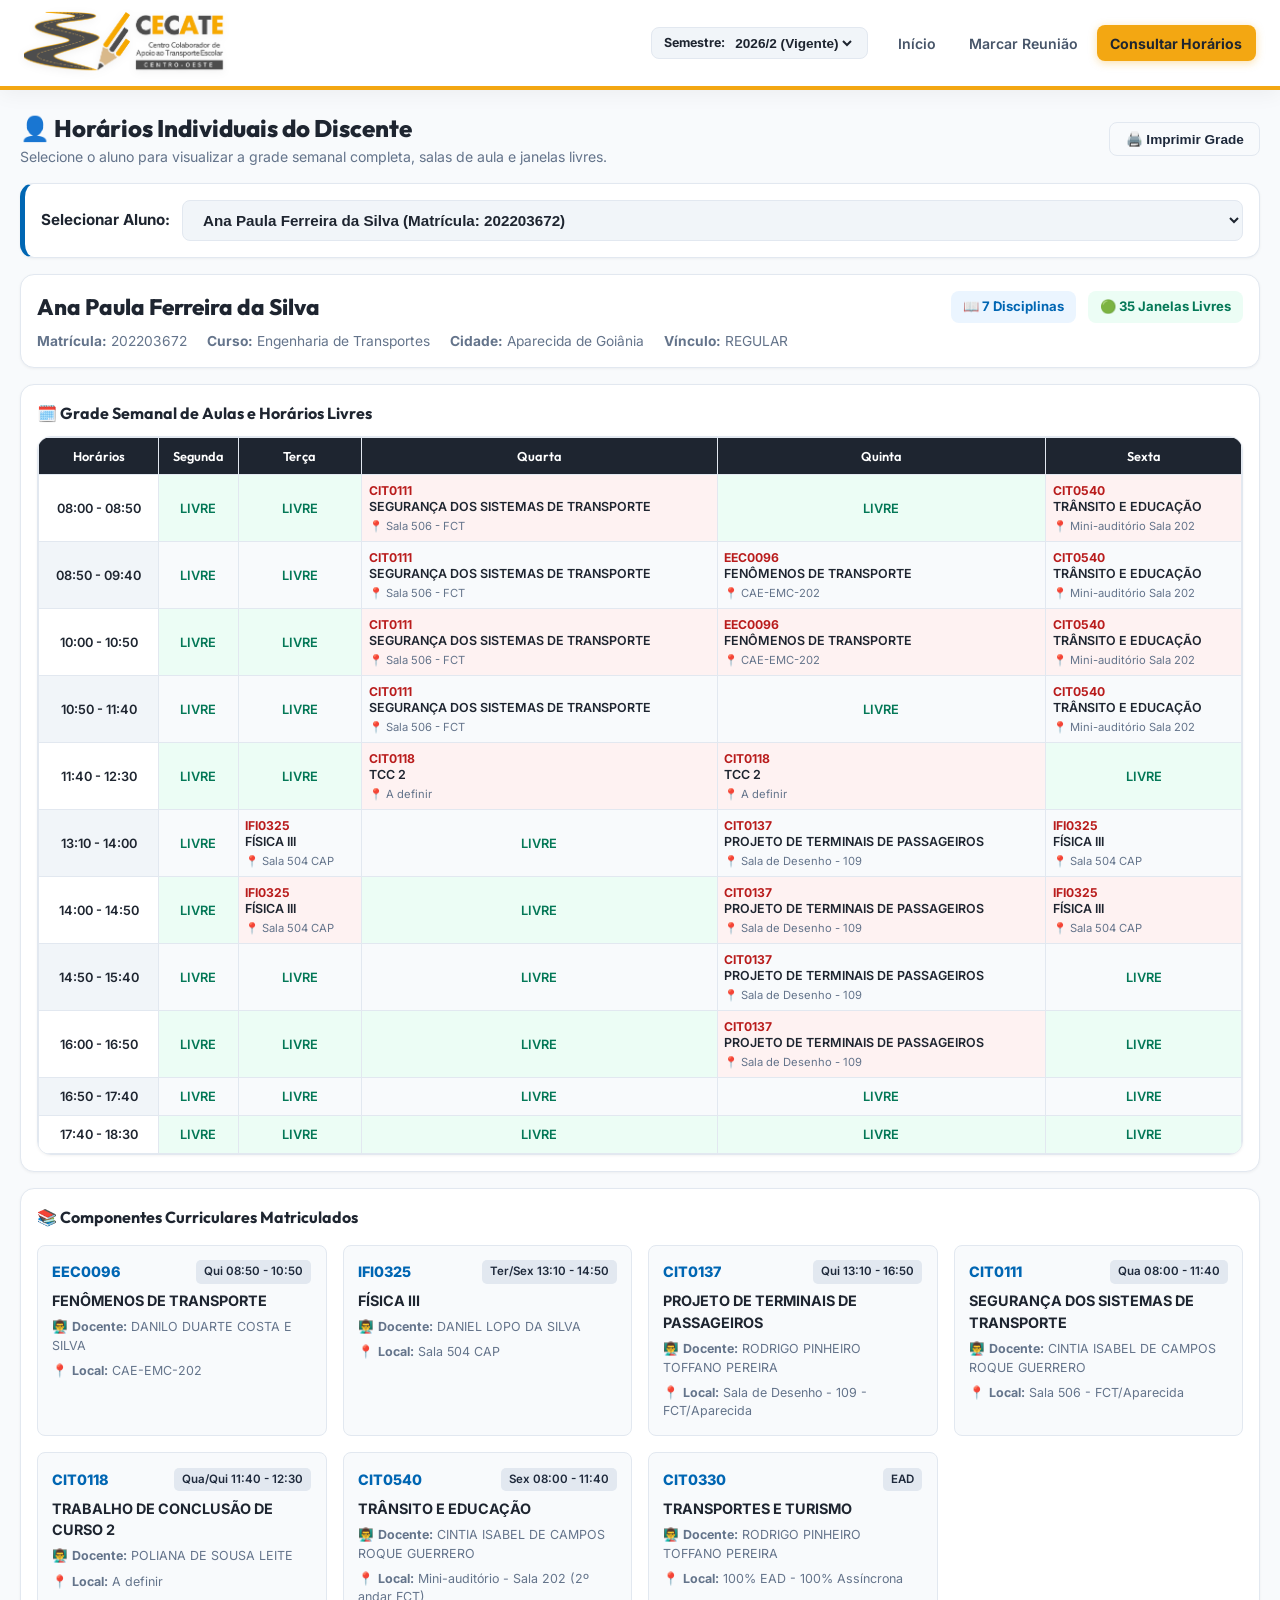
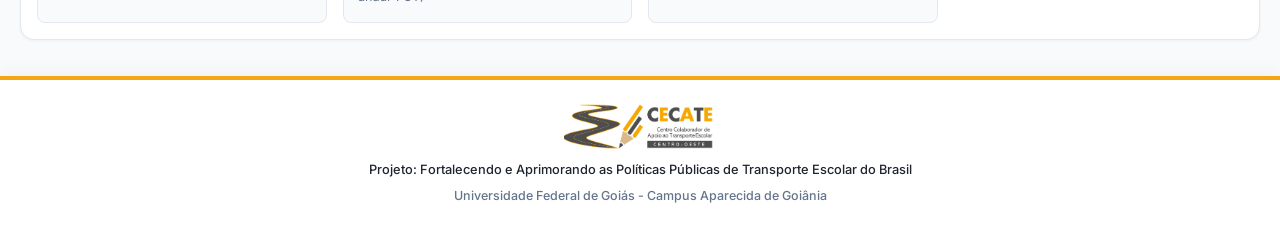
==== horarios.html @ 4d6555a5 "feat: Site Alunos Transporte Escolar" ====
<!DOCTYPE html>
<html lang="pt-BR">
<head>
  <meta charset="UTF-8">
  <meta name="viewport" content="width=device-width, initial-scale=1.0">
  <title>Consultar Horários - CECATE/UFG</title>
  <link rel="stylesheet" href="styles.css">
  <script src="data.js" defer></script>
  <style>
    @media print {
      .top-nav, .panel-card button, .no-print {
        display: none !important;
      }
      .main-wrapper {
        margin: 0;
        padding: 0;
      }
    }
  </style>
</head>
<body>

  <!-- Top Navigation Bar (White Ribbon Navbar) -->
  <header class="top-nav">
    <div class="nav-container">
      <a href="index.html" class="brand-section">
        <img src="assets/LOGO CECATE.png" alt="CECATE Centro-Oeste UFG" class="brand-logo">
      </a>

      <div class="nav-controls">
        <div class="semester-selector-wrapper">
          <label for="semesterSelect">Semestre:</label>
          <select id="semesterSelect" class="semester-select" onchange="changeSemester(this.value)">
            <!-- Dynamically populated from data.js -->
          </select>
        </div>

        <nav class="nav-menu">
          <a href="index.html" class="nav-link">Início</a>
          <a href="reuniao.html" class="nav-link">Marcar Reunião</a>
          <a href="horarios.html" class="nav-link active">Consultar Horários</a>
        </nav>
      </div>
    </div>
  </header>

  <!-- Main Content -->
  <main class="main-wrapper">
    <div class="page-header" style="display: flex; justify-content: space-between; align-items: center; flex-wrap: wrap; gap: 1rem;">
      <div>
        <h1 class="page-title">👤 Horários Individuais do Discente</h1>
        <p class="page-subtitle">Selecione o aluno para visualizar a grade semanal completa, salas de aula e janelas livres.</p>
      </div>

      <div class="no-print" style="display: flex; gap: 0.75rem;">
        <button class="btn btn-outline" onclick="window.print()">
          🖨️ Imprimir Grade
        </button>
      </div>
    </div>

    <!-- Student Selector Dropdown -->
    <div class="panel-card no-print" style="background: white; border-left: 5px solid var(--ufg-blue);">
      <div style="display: flex; align-items: center; gap: 0.75rem; flex-wrap: wrap;">
        <label for="studentSelect" style="font-weight: 700; color: var(--dark-navy); font-size: 0.95rem;">
          Selecionar Aluno:
        </label>
        <select id="studentSelect" class="semester-select" style="background: #F1F5F9; color: var(--dark-navy); border: 1px solid var(--border-color); padding: 0.6rem 1rem; font-size: 0.95rem; border-radius: var(--radius-md); flex: 1; width: 100%;" onchange="onStudentChange(this.value)">
          <!-- Dynamic options -->
        </select>
      </div>
    </div>

    <!-- Student Metadata Card -->
    <div class="panel-card" id="studentProfileCard">
      <!-- Profile details dynamically populated -->
    </div>

    <!-- Weekly Schedule Grid -->
    <div class="panel-card">
      <h2 class="panel-title">🗓️ Grade Semanal de Aulas e Horários Livres</h2>
      <div class="schedule-table-wrapper">
        <table class="schedule-table" id="studentScheduleTable">
          <thead>
            <tr>
              <th style="width: 120px;">Horários</th>
              <th>Segunda</th>
              <th>Terça</th>
              <th>Quarta</th>
              <th>Quinta</th>
              <th>Sexta</th>
            </tr>
          </thead>
          <tbody id="studentScheduleBody">
            <!-- Dynamic rows -->
          </tbody>
        </table>
      </div>
    </div>

    <!-- Enrolled Courses List -->
    <div class="panel-card">
      <h2 class="panel-title">📚 Componentes Curriculares Matriculados</h2>
      <div id="coursesListContainer" style="display: grid; grid-template-columns: repeat(auto-fill, minmax(280px, 1fr)); gap: 1rem; margin-top: 1rem;">
        <!-- Dynamic course cards -->
      </div>
    </div>
  </main>

  <!-- Footer (White Ribbon) -->
  <footer class="app-footer">
    <div class="footer-content">
      <div class="footer-logos">
        <img src="assets/LOGO CECATE.png" alt="CECATE Logo" style="height: 48px; object-fit: contain;">
      </div>
      <p>Projeto: Fortalecendo e Aprimorando as Políticas Públicas de Transporte Escolar do Brasil</p>
      <p style="font-size: 0.78rem; color: var(--text-muted);">Universidade Federal de Goiás - Campus Aparecida de Goiânia</p>
    </div>
  </footer>

  <script>
    let currentStudent = null;

    document.addEventListener("DOMContentLoaded", () => {
      populateSemesterSelectors();
      loadStudentsDropdown();
    });

    function changeSemester(semKey) {
      Database.activeSemester = semKey;
      loadStudentsDropdown();
    }

    function loadStudentsDropdown() {
      const select = document.getElementById("studentSelect");
      select.innerHTML = "";
      const students = Database.getStudents();

      students.forEach(s => {
        const opt = document.createElement("option");
        opt.value = s.id;
        opt.textContent = `${s.name} (Matrícula: ${s.matricula})`;
        select.appendChild(opt);
      });

      if (students.length > 0) {
        onStudentChange(students[0].id);
      }
    }

    function onStudentChange(studentId) {
      currentStudent = Database.getStudentById(studentId);
      if (!currentStudent) return;

      renderStudentProfile();
      renderScheduleGrid();
      renderCoursesList();
    }

    function renderStudentProfile() {
      const card = document.getElementById("studentProfileCard");

      const days = Database.days;
      const slots = Database.timeSlots;
      let totalSlots = days.length * slots.length;
      let busySlots = 0;

      days.forEach(d => {
        slots.forEach(s => {
          if (!Database.isSlotFree(currentStudent, d, s)) busySlots++;
        });
      });

      let freeSlots = totalSlots - busySlots;

      card.innerHTML = `
        <div style="display: flex; justify-content: space-between; align-items: flex-start; flex-wrap: wrap; gap: 1rem;">
          <div>
            <h2 style="font-family: 'Outfit', sans-serif; font-size: 1.4rem; font-weight: 800; color: var(--dark-navy);">${currentStudent.name}</h2>
            <div style="display: flex; gap: 1.25rem; flex-wrap: wrap; font-size: 0.86rem; color: var(--text-muted); margin-top: 0.4rem;">
              <span><strong>Matrícula:</strong> ${currentStudent.matricula}</span>
              <span><strong>Curso:</strong> ${currentStudent.curso}</span>
              <span><strong>Cidade:</strong> ${currentStudent.cidade || 'Aparecida de Goiânia'}</span>
              <span><strong>Vínculo:</strong> ${currentStudent.vinculo || 'REGULAR'}</span>
            </div>
          </div>

          <div style="display: flex; gap: 0.75rem; flex-wrap: wrap;">
            <div style="background: var(--ufg-blue-light); color: var(--ufg-blue); padding: 0.4rem 0.75rem; border-radius: var(--radius-md); font-weight: 700; font-size: 0.82rem;">
              📖 ${currentStudent.courses ? currentStudent.courses.length : 0} Disciplinas
            </div>
            <div style="background: var(--status-free-bg); color: var(--status-free-text); padding: 0.4rem 0.75rem; border-radius: var(--radius-md); font-weight: 700; font-size: 0.82rem;">
              🟢 ${freeSlots} Janelas Livres
            </div>
          </div>
        </div>
      `;
    }

    function renderScheduleGrid() {
      const tbody = document.getElementById("studentScheduleBody");
      tbody.innerHTML = "";

      const days = Database.days;
      const slots = Database.timeSlots;

      slots.forEach(slot => {
        let rowHtml = `<tr><td style="font-weight: 600; color: var(--dark-navy); font-size: 0.8rem;">${slot}</td>`;

        days.forEach(day => {
          const courseInfo = currentStudent.scheduleGrid && currentStudent.scheduleGrid[day] ? currentStudent.scheduleGrid[day][slot] : null;

          if (courseInfo) {
            rowHtml += `
              <td class="slot-busy" style="text-align: left; padding: 0.4rem;">
                <div style="font-weight: 700; color: #B91C1C;">${courseInfo.code}</div>
                <div style="font-weight: 600; color: var(--dark-navy); line-height: 1.2; font-size: 0.78rem;">${courseInfo.name}</div>
                <div style="font-size: 0.7rem; color: var(--text-muted); margin-top: 0.2rem;">📍 ${courseInfo.local}</div>
              </td>
            `;
          } else {
            rowHtml += `
              <td class="slot-free" style="vertical-align: middle;">
                <span style="font-size: 0.8rem;">LIVRE</span>
              </td>
            `;
          }
        });

        rowHtml += `</tr>`;
        tbody.innerHTML += rowHtml;
      });
    }

    function renderCoursesList() {
      const container = document.getElementById("coursesListContainer");
      container.innerHTML = "";

      if (!currentStudent.courses || currentStudent.courses.length === 0) {
        container.innerHTML = `<p style="color: var(--text-muted);">Nenhuma disciplina cadastrada.</p>`;
        return;
      }

      currentStudent.courses.forEach(c => {
        const card = document.createElement("div");
        card.style.background = "#F8FAFC";
        card.style.border = "1px solid var(--border-color)";
        card.style.borderRadius = "var(--radius-md)";
        card.style.padding = "0.9rem";
        card.style.display = "flex";
        card.style.flexDirection = "column";
        card.style.gap = "0.4rem";

        card.innerHTML = `
          <div style="display: flex; justify-content: space-between; align-items: center;">
            <span style="font-weight: 800; color: var(--ufg-blue); font-size: 0.9rem;">${c.code}</span>
            <span style="font-size: 0.72rem; background: #E2E8F0; padding: 0.2rem 0.5rem; border-radius: var(--radius-sm); font-weight: 600;">${c.schedule}</span>
          </div>
          <div style="font-weight: 700; color: var(--dark-navy); font-size: 0.9rem;">${c.name}</div>
          <div style="font-size: 0.78rem; color: var(--text-muted);">👨‍🏫 <strong>Docente:</strong> ${c.teacher || 'Não informado'}</div>
          <div style="font-size: 0.78rem; color: var(--text-muted);">📍 <strong>Local:</strong> ${c.local || 'A definir'}</div>
        `;
        container.appendChild(card);
      });
    }
  </script>

</body>
</html>
---- styles.css ----
@import url('https://fonts.googleapis.com/css2?family=Inter:wght@300;400;500;600;700;800&family=Outfit:wght@500;600;700;800&display=swap');

:root {
  /* CECATE & UFG Color Palette */
  --cecate-yellow: #F3A712;
  --cecate-yellow-hover: #D9910B;
  --cecate-yellow-light: #FFF8E7;
  --ufg-blue: #0066B3;
  --ufg-blue-dark: #004B87;
  --ufg-blue-light: #EBF5FF;
  
  --dark-navy: #1E2530;
  --dark-slate: #2B303A;
  --text-main: #1E293B;
  --text-muted: #64748B;
  --text-light: #94A3B8;
  
  --bg-main: #F8FAFC;
  --bg-card: #FFFFFF;
  --border-color: #E2E8F0;
  
  /* Status Colors */
  --status-free-bg: #ECFDF5;
  --status-free-text: #047857;
  --status-free-border: #A7F3D0;
  
  --status-busy-bg: #FEF2F2;
  --status-busy-text: #B91C1C;
  --status-busy-border: #FECACA;
  
  --shadow-sm: 0 1px 3px rgba(0,0,0,0.05);
  --shadow-md: 0 4px 12px rgba(0,0,0,0.08);
  --shadow-lg: 0 10px 25px rgba(0,0,0,0.12);
  
  --radius-sm: 5px;
  --radius-md: 8px;
  --radius-lg: 14px;
  --radius-full: 9999px;
  
  --transition-fast: 0.2s ease;
  --transition-normal: 0.3s ease;
}

* {
  box-sizing: border-box;
  margin: 0;
  padding: 0;
  -webkit-tap-highlight-color: transparent;
}

body {
  font-family: 'Inter', system-ui, -apple-system, sans-serif;
  background-color: var(--bg-main);
  color: var(--text-main);
  line-height: 1.5;
  min-height: 100vh;
  display: flex;
  flex-direction: column;
}

/* Header & White Ribbon Navbar */
.top-nav {
  background-color: #FFFFFF;
  color: var(--dark-navy);
  padding: 0.7rem 1.5rem;
  box-shadow: 0 4px 20px rgba(0, 0, 0, 0.05);
  position: sticky;
  top: 0;
  z-index: 100;
  border-bottom: 4px solid var(--cecate-yellow);
}

.nav-container {
  max-width: 1280px;
  margin: 0 auto;
  display: flex;
  align-items: center;
  justify-content: space-between;
  flex-wrap: wrap;
  gap: 1rem;
}

.brand-section {
  display: flex;
  align-items: center;
  gap: 1rem;
  text-decoration: none;
  color: var(--dark-navy);
}

.brand-logo {
  height: 64px;
  max-width: 360px;
  object-fit: contain;
  filter: drop-shadow(0 2px 4px rgba(0, 0, 0, 0.06));
  transition: var(--transition-fast);
}

.brand-logo:hover {
  transform: scale(1.02);
}

.nav-controls {
  display: flex;
  align-items: center;
  gap: 1rem;
  flex-wrap: wrap;
}

.semester-selector-wrapper {
  display: flex;
  align-items: center;
  gap: 0.4rem;
  background: #F1F5F9;
  padding: 0.35rem 0.75rem;
  border-radius: var(--radius-md);
  border: 1px solid var(--border-color);
}

.semester-selector-wrapper label {
  font-size: 0.78rem;
  color: var(--dark-navy);
  font-weight: 700;
}

.semester-select {
  background: transparent;
  color: var(--dark-navy);
  border: none;
  font-size: 0.85rem;
  font-weight: 700;
  cursor: pointer;
  outline: none;
}

.semester-select option {
  background: #FFFFFF;
  color: var(--dark-navy);
}

.nav-menu {
  display: flex;
  align-items: center;
  gap: 0.35rem;
}

.nav-link {
  color: #475569;
  text-decoration: none;
  padding: 0.45rem 0.85rem;
  border-radius: var(--radius-md);
  font-size: 0.88rem;
  font-weight: 600;
  transition: var(--transition-fast);
  display: flex;
  align-items: center;
  gap: 0.4rem;
  white-space: nowrap;
}

.nav-link:hover {
  color: var(--dark-navy);
  background: #F1F5F9;
}

.nav-link.active {
  color: var(--dark-navy);
  background: var(--cecate-yellow);
  font-weight: 700;
  box-shadow: 0 2px 8px rgba(243, 167, 18, 0.35);
}

/* Main Content Container */
.main-wrapper {
  max-width: 1280px;
  width: 100%;
  margin: 1.25rem auto;
  padding: 0 1.25rem;
  flex: 1;
}

/* Module Choice Cards */
.cards-grid {
  display: grid;
  grid-template-columns: repeat(auto-fit, minmax(280px, 1fr));
  gap: 1.25rem;
  margin-bottom: 1.75rem;
}

.module-card {
  background: var(--bg-card);
  border-radius: var(--radius-lg);
  border: 1px solid var(--border-color);
  padding: 1.5rem;
  box-shadow: var(--shadow-sm);
  transition: var(--transition-normal);
  display: flex;
  flex-direction: column;
  justify-content: space-between;
  text-decoration: none;
  color: inherit;
  position: relative;
  overflow: hidden;
}

.module-card:hover {
  transform: translateY(-3px);
  box-shadow: var(--shadow-lg);
  border-color: var(--cecate-yellow);
}

.card-icon {
  width: 46px;
  height: 46px;
  border-radius: var(--radius-md);
  display: flex;
  align-items: center;
  justify-content: center;
  font-size: 1.4rem;
  margin-bottom: 0.85rem;
}

.card-icon.yellow {
  background: var(--cecate-yellow-light);
  color: var(--cecate-yellow);
}

.card-icon.blue {
  background: var(--ufg-blue-light);
  color: var(--ufg-blue);
}

.module-card h2 {
  font-family: 'Outfit', sans-serif;
  font-size: 1.25rem;
  font-weight: 700;
  color: var(--dark-navy);
  margin-bottom: 0.4rem;
}

.module-card p {
  color: var(--text-muted);
  font-size: 0.88rem;
  margin-bottom: 1rem;
  flex: 1;
}

.card-action {
  display: inline-flex;
  align-items: center;
  gap: 0.4rem;
  font-weight: 600;
  font-size: 0.88rem;
  color: var(--ufg-blue);
  transition: var(--transition-fast);
}

.module-card:hover .card-action {
  color: var(--cecate-yellow-hover);
  transform: translateX(3px);
}

/* Filters & Horizontal Control Panel */
.page-header {
  margin-bottom: 1rem;
}

.page-title {
  font-family: 'Outfit', sans-serif;
  font-size: 1.5rem;
  font-weight: 800;
  color: var(--dark-navy);
}

.page-subtitle {
  color: var(--text-muted);
  font-size: 0.88rem;
}

.horizontal-controls-grid {
  display: grid;
  grid-template-columns: 1fr 1fr;
  gap: 1rem;
  margin-bottom: 1rem;
  align-items: stretch;
}

.panel-card {
  background: var(--bg-card);
  border-radius: var(--radius-lg);
  border: 1px solid var(--border-color);
  padding: 1rem;
  box-shadow: var(--shadow-sm);
  margin-bottom: 1rem;
}

.panel-title {
  font-family: 'Outfit', sans-serif;
  font-size: 1rem;
  font-weight: 700;
  color: var(--dark-navy);
  margin-bottom: 0.65rem;
  display: flex;
  align-items: center;
  justify-content: space-between;
}

/* Student Checkboxes Scrollable Vertical List (Preenchendo 100% da altura) */
.student-checkbox-grid {
  display: flex;
  flex-direction: column;
  gap: 0.25rem;
  flex: 1;
  max-height: 165px;
  overflow-y: auto;
  padding-right: 0.3rem;
}

.student-checkbox-grid::-webkit-scrollbar {
  width: 5px;
}

.student-checkbox-grid::-webkit-scrollbar-track {
  background: #F1F5F9;
  border-radius: var(--radius-sm);
}

.student-checkbox-grid::-webkit-scrollbar-thumb {
  background: #CBD5E1;
  border-radius: var(--radius-sm);
}

.student-checkbox-grid::-webkit-scrollbar-thumb:hover {
  background: var(--cecate-yellow);
}

.checkbox-item {
  display: flex;
  align-items: center;
  gap: 0.5rem;
  padding: 0.35rem 0.65rem;
  border-radius: var(--radius-md);
  border: 1px solid var(--border-color);
  cursor: pointer;
  transition: var(--transition-fast);
  background: #F8FAFC;
  width: 100%;
  touch-action: manipulation;
}

.checkbox-item:hover {
  background: var(--cecate-yellow-light);
  border-color: var(--cecate-yellow);
}

.checkbox-item input[type="checkbox"] {
  width: 16px;
  height: 16px;
  accent-color: var(--cecate-yellow);
  cursor: pointer;
}

.checkbox-name {
  font-size: 0.85rem;
  font-weight: 600;
  color: var(--dark-navy);
  line-height: 1.15;
}

/* Radio Button Filters */
.filter-group {
  margin-bottom: 0.5rem;
}

.filter-group:last-child {
  margin-bottom: 0;
}

.filter-group-title {
  font-size: 0.82rem;
  font-weight: 700;
  color: var(--dark-navy);
  margin-bottom: 0.3rem;
  display: block;
}

.radio-options-row {
  display: flex;
  flex-direction: row;
  flex-wrap: wrap;
  gap: 0.35rem;
}

.radio-options-row .radio-item {
  flex: 1 1 auto;
  white-space: nowrap;
}

.radio-item {
  display: flex;
  align-items: center;
  gap: 0.45rem;
  padding: 0.35rem 0.6rem;
  border-radius: var(--radius-md);
  border: 1px solid var(--border-color);
  background: #F8FAFC;
  cursor: pointer;
  transition: var(--transition-fast);
  font-size: 0.82rem;
  font-weight: 500;
  color: var(--dark-navy);
  touch-action: manipulation;
}

.radio-item:hover {
  background: var(--cecate-yellow-light);
  border-color: var(--cecate-yellow);
}

.radio-item input[type="radio"] {
  width: 16px;
  height: 16px;
  accent-color: var(--cecate-yellow);
  cursor: pointer;
}

.btn {
  padding: 0.5rem 0.95rem;
  border-radius: var(--radius-md);
  font-weight: 600;
  font-size: 0.85rem;
  cursor: pointer;
  border: none;
  transition: var(--transition-fast);
  display: inline-flex;
  align-items: center;
  justify-content: center;
  gap: 0.4rem;
  text-decoration: none;
  touch-action: manipulation;
}

.btn-primary {
  background: var(--cecate-yellow);
  color: var(--dark-navy);
  box-shadow: 0 2px 6px rgba(243, 167, 18, 0.3);
}

.btn-primary:hover {
  background: var(--cecate-yellow-hover);
}

.btn-secondary {
  background: var(--ufg-blue-light);
  color: var(--ufg-blue);
}

.btn-secondary:hover {
  background: #DBEAFE;
}

.btn-outline {
  background: transparent;
  border: 1px solid var(--border-color);
  color: var(--text-main);
}

.btn-outline:hover {
  background: #F1F5F9;
}

.btn-sm {
  padding: 0.25rem 0.55rem;
  font-size: 0.76rem;
}

/* Schedule Matrix & Grid Mobile Friendly Table */
.schedule-table-wrapper {
  overflow-x: auto;
  -webkit-overflow-scrolling: touch;
  border-radius: var(--radius-lg);
  border: 1px solid var(--border-color);
  background: var(--bg-card);
  box-shadow: var(--shadow-sm);
}

.schedule-table {
  width: 100%;
  border-collapse: collapse;
  text-align: center;
  font-size: 0.8rem;
  min-width: 600px;
}

.schedule-table th, 
.schedule-table td {
  padding: 0.55rem 0.45rem;
  border: 1px solid var(--border-color);
}

.schedule-table th {
  background: var(--dark-navy);
  color: white;
  font-weight: 600;
  font-family: 'Outfit', sans-serif;
  position: sticky;
  top: 0;
}

.schedule-table th:first-child,
.schedule-table td:first-child {
  position: sticky;
  left: 0;
  background: #FFFFFF;
  z-index: 2;
  box-shadow: 2px 0 4px rgba(0,0,0,0.05);
}

.schedule-table th:first-child {
  background: var(--dark-navy);
  z-index: 3;
}

.schedule-table tr:nth-child(even) td {
  background-color: #F8FAFC;
}

.schedule-table tr:nth-child(even) td:first-child {
  background-color: #F1F5F9;
}

/* Slot status styling */
.slot-cell {
  border-radius: var(--radius-sm);
  padding: 0.35rem;
  transition: var(--transition-fast);
}

.slot-free {
  background: var(--status-free-bg);
  color: var(--status-free-text);
  border: 1px solid var(--status-free-border);
  font-weight: 600;
}

.slot-busy {
  background: var(--status-busy-bg);
  color: var(--status-busy-text);
  border: 1px solid var(--status-busy-border);
  font-size: 0.76rem;
}

.slot-overlap-full {
  background: #D1FAE5;
  color: #065F46;
  border: 2px solid #10B981;
  font-weight: 700;
}

.slot-overlap-partial {
  background: #FEF3C7;
  color: #92400E;
  border: 1px solid #F59E0B;
}

.slot-overlap-none {
  background: #F1F5F9;
  color: #94A3B8;
}

/* Meeting Suggestions List */
.suggestions-grid {
  display: grid;
  grid-template-columns: repeat(auto-fill, minmax(250px, 1fr));
  gap: 0.85rem;
  margin-top: 0.75rem;
}

.suggestion-card {
  background: var(--bg-card);
  border: 1.5px solid var(--status-free-border);
  border-left: 4px solid #10B981;
  border-radius: var(--radius-md);
  padding: 0.75rem;
  display: flex;
  flex-direction: column;
  justify-content: space-between;
  gap: 0.4rem;
}

.suggestion-time {
  font-family: 'Outfit', sans-serif;
  font-weight: 700;
  font-size: 1rem;
  color: var(--dark-navy);
}

.suggestion-meta {
  font-size: 0.76rem;
  color: var(--text-muted);
}

/* Footer - White Ribbon Styling */
.app-footer {
  background: #FFFFFF;
  color: var(--text-muted);
  padding: 1.5rem 1.25rem;
  margin-top: auto;
  font-size: 0.8rem;
  text-align: center;
  border-top: 4px solid var(--cecate-yellow);
  box-shadow: 0 -4px 20px rgba(0, 0, 0, 0.04);
}

.footer-content {
  max-width: 1280px;
  margin: 0 auto;
  display: flex;
  flex-direction: column;
  align-items: center;
  gap: 0.5rem;
}

.footer-content p {
  color: var(--dark-navy);
  font-weight: 500;
}

.footer-logos {
  display: flex;
  align-items: center;
  gap: 1rem;
  font-weight: 700;
}

/* Responsive Media Queries */
@media (max-width: 900px) {
  .horizontal-controls-grid {
    grid-template-columns: 1fr;
  }
}

@media (max-width: 640px) {
  .top-nav {
    padding: 0.6rem 1rem;
  }

  .nav-container {
    flex-direction: column;
    align-items: center;
    gap: 0.5rem;
  }

  .brand-logo {
    height: 52px;
    max-width: 280px;
  }

  .nav-controls {
    width: 100%;
    justify-content: space-between;
    gap: 0.5rem;
  }

  .semester-selector-wrapper {
    padding: 0.3rem 0.6rem;
  }

  .semester-selector-wrapper label {
    font-size: 0.75rem;
  }

  .semester-select {
    font-size: 0.8rem;
  }

  .nav-menu {
    gap: 0.25rem;
  }

  .nav-link {
    padding: 0.35rem 0.6rem;
    font-size: 0.8rem;
  }

  .main-wrapper {
    padding: 0 0.75rem;
    margin: 0.85rem auto;
  }

  .page-title {
    font-size: 1.3rem;
  }

  .page-subtitle {
    font-size: 0.82rem;
  }

  .panel-card {
    padding: 0.85rem;
  }

  .student-checkbox-grid {
    max-height: 180px;
  }

  .cards-grid {
    grid-template-columns: 1fr;
    gap: 0.85rem;
  }

  .suggestions-grid {
    grid-template-columns: 1fr;
  }

  #studentSelect {
    width: 100% !important;
    min-width: 100% !important;
  }
}
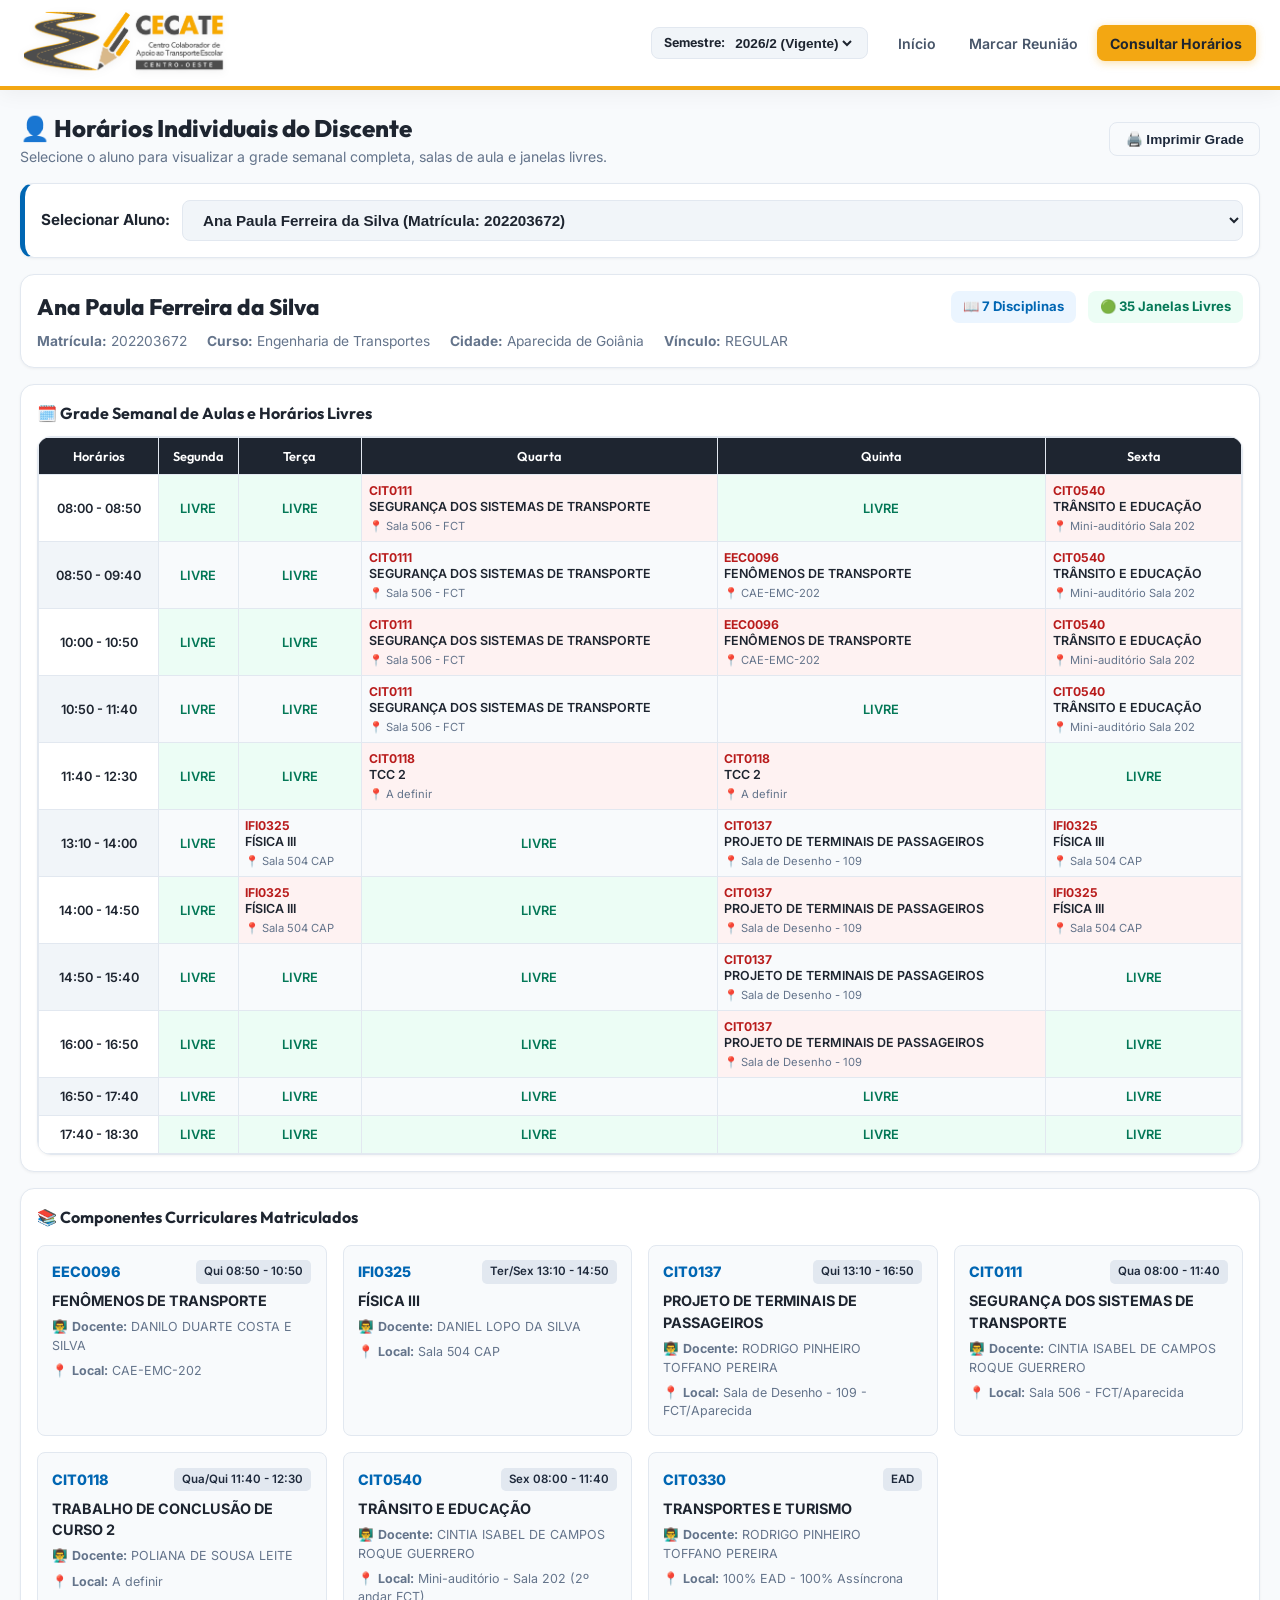
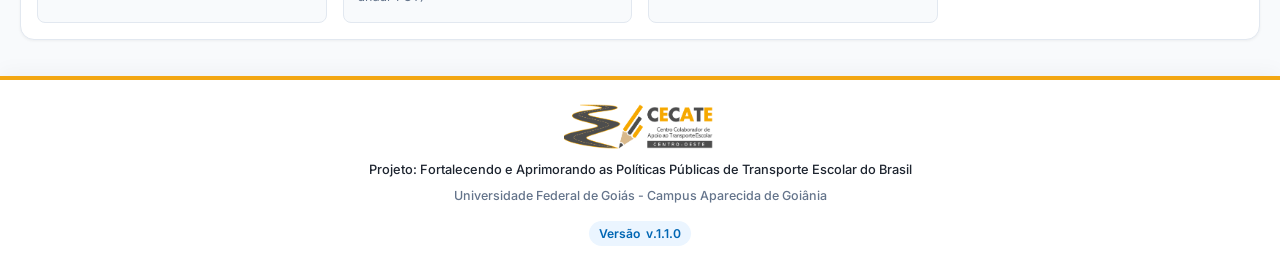
==== commit eee531fb: "v.1.1.0: permite definir duração personalizada da reunião e adapta diretrizes" ====
--- a/horarios.html
+++ b/horarios.html
@@ -115,6 +115,7 @@
       </div>
       <p>Projeto: Fortalecendo e Aprimorando as Políticas Públicas de Transporte Escolar do Brasil</p>
       <p style="font-size: 0.78rem; color: var(--text-muted);">Universidade Federal de Goiás - Campus Aparecida de Goiânia</p>
+      <div class="version-tag">Versão <span id="appVersion">v.1.1.0</span></div>
     </div>
   </footer>
 
--- a/styles.css
+++ b/styles.css
@@ -718,3 +718,94 @@
     min-width: 100% !important;
   }
 }
+
+/* ==========================================================================
+   Duration Filter Controls & Custom Stepper
+   ========================================================================== */
+.duration-stepper-box {
+  display: inline-flex;
+  align-items: center;
+  gap: 0.25rem;
+  background: #F1F5F9;
+  padding: 0.15rem 0.45rem;
+  border-radius: var(--radius-md);
+  border: 1px solid var(--border-color);
+  transition: var(--transition-fast);
+}
+
+.duration-stepper-box:focus-within {
+  border-color: var(--ufg-blue);
+  background: #FFFFFF;
+  box-shadow: 0 0 0 3px rgba(0, 102, 204, 0.15);
+}
+
+.duration-step-btn {
+  width: 26px;
+  height: 26px;
+  display: inline-flex;
+  align-items: center;
+  justify-content: center;
+  background: #FFFFFF;
+  border: 1px solid var(--border-color);
+  border-radius: var(--radius-sm);
+  color: var(--dark-navy);
+  font-weight: 700;
+  font-size: 1rem;
+  cursor: pointer;
+  line-height: 1;
+  padding: 0;
+  transition: var(--transition-fast);
+  user-select: none;
+}
+
+.duration-step-btn:hover {
+  background: var(--cecate-yellow-light);
+  border-color: var(--cecate-yellow);
+  color: var(--cecate-yellow-hover);
+}
+
+.duration-step-btn:active {
+  transform: scale(0.95);
+}
+
+.duration-stepper-box input[type="number"] {
+  width: 46px;
+  text-align: center;
+  border: none;
+  background: transparent;
+  font-weight: 700;
+  color: var(--ufg-blue);
+  font-size: 0.92rem;
+  font-family: inherit;
+  outline: none;
+  -moz-appearance: textfield;
+}
+
+.duration-stepper-box input[type="number"]::-webkit-outer-spin-button,
+.duration-stepper-box input[type="number"]::-webkit-inner-spin-button {
+  -webkit-appearance: none;
+  margin: 0;
+}
+
+.duration-unit {
+  font-size: 0.78rem;
+  font-weight: 600;
+  color: var(--text-muted);
+  user-select: none;
+  margin-right: 0.15rem;
+}
+
+/* Version badge in footer */
+.version-tag {
+  display: inline-flex;
+  align-items: center;
+  gap: 0.35rem;
+  font-size: 0.76rem;
+  font-weight: 600;
+  color: var(--ufg-blue);
+  background: var(--ufg-blue-light);
+  padding: 0.2rem 0.65rem;
+  border-radius: var(--radius-full);
+  margin-top: 0.5rem;
+}
+
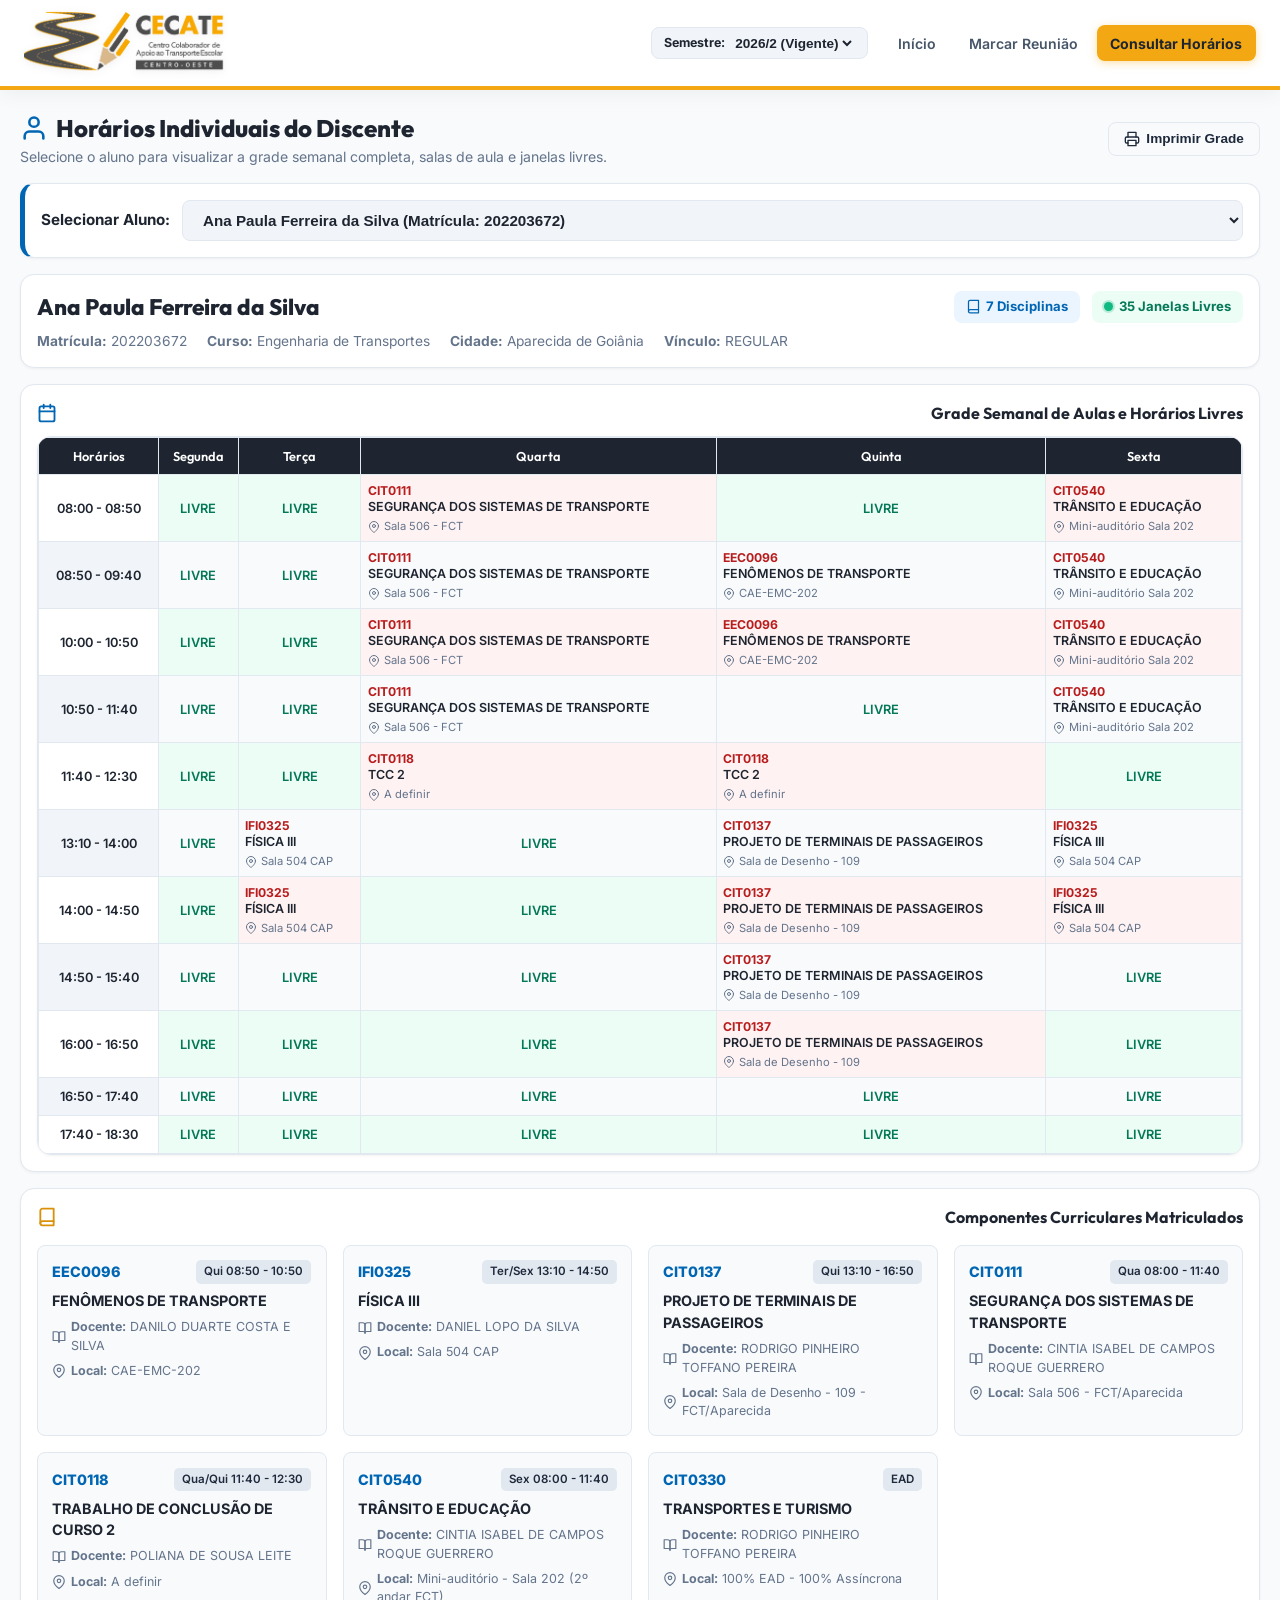
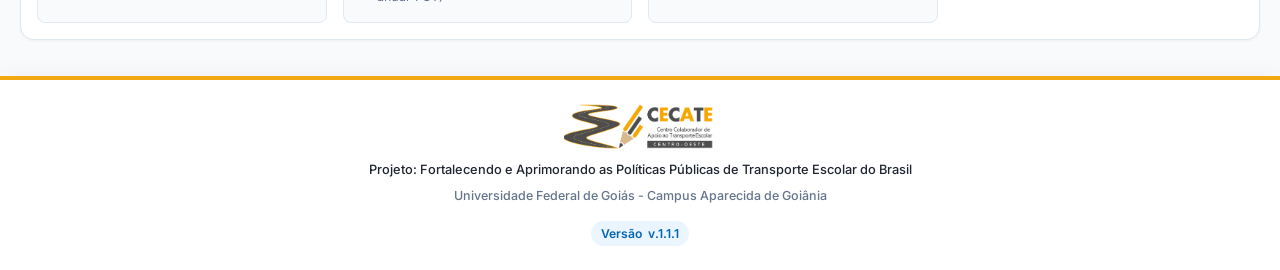
==== commit 1811ffa9: "v.1.1.1: substitui emojis por icones inline svg e atualiza diretrizes" ====
--- a/horarios.html
+++ b/horarios.html
@@ -48,13 +48,24 @@
   <main class="main-wrapper">
     <div class="page-header" style="display: flex; justify-content: space-between; align-items: center; flex-wrap: wrap; gap: 1rem;">
       <div>
-        <h1 class="page-title">👤 Horários Individuais do Discente</h1>
+        <h1 class="page-title" style="display: flex; align-items: center; gap: 0.5rem;">
+          <svg class="ui-icon" width="28" height="28" viewBox="0 0 24 24" fill="none" stroke="currentColor" stroke-width="2.2" stroke-linecap="round" stroke-linejoin="round" style="color: var(--ufg-blue);">
+            <path d="M20 21v-2a4 4 0 0 0-4-4H8a4 4 0 0 0-4 4v2"></path>
+            <circle cx="12" cy="7" r="4"></circle>
+          </svg>
+          <span>Horários Individuais do Discente</span>
+        </h1>
         <p class="page-subtitle">Selecione o aluno para visualizar a grade semanal completa, salas de aula e janelas livres.</p>
       </div>
 
       <div class="no-print" style="display: flex; gap: 0.75rem;">
         <button class="btn btn-outline" onclick="window.print()">
-          🖨️ Imprimir Grade
+          <svg class="ui-icon" width="16" height="16" viewBox="0 0 24 24" fill="none" stroke="currentColor" stroke-width="2" stroke-linecap="round" stroke-linejoin="round">
+            <polyline points="6 9 6 2 18 2 18 9"></polyline>
+            <path d="M6 18H4a2 2 0 0 1-2-2v-5a2 2 0 0 1 2-2h16a2 2 0 0 1 2 2v5a2 2 0 0 1-2 2h-2"></path>
+            <rect x="6" y="14" width="12" height="8"></rect>
+          </svg>
+          <span>Imprimir Grade</span>
         </button>
       </div>
     </div>
@@ -78,7 +89,15 @@
 
     <!-- Weekly Schedule Grid -->
     <div class="panel-card">
-      <h2 class="panel-title">🗓️ Grade Semanal de Aulas e Horários Livres</h2>
+      <h2 class="panel-title" style="display: flex; align-items: center; gap: 0.45rem;">
+        <svg class="ui-icon" width="20" height="20" viewBox="0 0 24 24" fill="none" stroke="currentColor" stroke-width="2.2" stroke-linecap="round" stroke-linejoin="round" style="color: var(--ufg-blue);">
+          <rect x="3" y="4" width="18" height="18" rx="2" ry="2"></rect>
+          <line x1="16" y1="2" x2="16" y2="6"></line>
+          <line x1="8" y1="2" x2="8" y2="6"></line>
+          <line x1="3" y1="10" x2="21" y2="10"></line>
+        </svg>
+        <span>Grade Semanal de Aulas e Horários Livres</span>
+      </h2>
       <div class="schedule-table-wrapper">
         <table class="schedule-table" id="studentScheduleTable">
           <thead>
@@ -100,7 +119,13 @@
 
     <!-- Enrolled Courses List -->
     <div class="panel-card">
-      <h2 class="panel-title">📚 Componentes Curriculares Matriculados</h2>
+      <h2 class="panel-title" style="display: flex; align-items: center; gap: 0.45rem;">
+        <svg class="ui-icon" width="20" height="20" viewBox="0 0 24 24" fill="none" stroke="currentColor" stroke-width="2.2" stroke-linecap="round" stroke-linejoin="round" style="color: var(--cecate-yellow-hover);">
+          <path d="M4 19.5A2.5 2.5 0 0 1 6.5 17H20"></path>
+          <path d="M6.5 2H20v20H6.5A2.5 2.5 0 0 1 4 19.5v-15A2.5 2.5 0 0 1 6.5 2z"></path>
+        </svg>
+        <span>Componentes Curriculares Matriculados</span>
+      </h2>
       <div id="coursesListContainer" style="display: grid; grid-template-columns: repeat(auto-fill, minmax(280px, 1fr)); gap: 1rem; margin-top: 1rem;">
         <!-- Dynamic course cards -->
       </div>
@@ -115,7 +140,7 @@
       </div>
       <p>Projeto: Fortalecendo e Aprimorando as Políticas Públicas de Transporte Escolar do Brasil</p>
       <p style="font-size: 0.78rem; color: var(--text-muted);">Universidade Federal de Goiás - Campus Aparecida de Goiânia</p>
-      <div class="version-tag">Versão <span id="appVersion">v.1.1.0</span></div>
+      <div class="version-tag">Versão <span id="appVersion">v.1.1.1</span></div>
     </div>
   </footer>
 
@@ -187,11 +212,16 @@
           </div>
 
           <div style="display: flex; gap: 0.75rem; flex-wrap: wrap;">
-            <div style="background: var(--ufg-blue-light); color: var(--ufg-blue); padding: 0.4rem 0.75rem; border-radius: var(--radius-md); font-weight: 700; font-size: 0.82rem;">
-              📖 ${currentStudent.courses ? currentStudent.courses.length : 0} Disciplinas
+            <div style="background: var(--ufg-blue-light); color: var(--ufg-blue); padding: 0.4rem 0.75rem; border-radius: var(--radius-md); font-weight: 700; font-size: 0.82rem; display: inline-flex; align-items: center; gap: 0.35rem;">
+              <svg class="ui-icon" width="15" height="15" viewBox="0 0 24 24" fill="none" stroke="currentColor" stroke-width="2" stroke-linecap="round" stroke-linejoin="round">
+                <path d="M4 19.5A2.5 2.5 0 0 1 6.5 17H20"></path>
+                <path d="M6.5 2H20v20H6.5A2.5 2.5 0 0 1 4 19.5v-15A2.5 2.5 0 0 1 6.5 2z"></path>
+              </svg>
+              <span>${currentStudent.courses ? currentStudent.courses.length : 0} Disciplinas</span>
             </div>
-            <div style="background: var(--status-free-bg); color: var(--status-free-text); padding: 0.4rem 0.75rem; border-radius: var(--radius-md); font-weight: 700; font-size: 0.82rem;">
-              🟢 ${freeSlots} Janelas Livres
+            <div style="background: var(--status-free-bg); color: var(--status-free-text); padding: 0.4rem 0.75rem; border-radius: var(--radius-md); font-weight: 700; font-size: 0.82rem; display: inline-flex; align-items: center;">
+              <span class="status-dot dot-full"></span>
+              <span>${freeSlots} Janelas Livres</span>
             </div>
           </div>
         </div>
@@ -216,7 +246,13 @@
               <td class="slot-busy" style="text-align: left; padding: 0.4rem;">
                 <div style="font-weight: 700; color: #B91C1C;">${courseInfo.code}</div>
                 <div style="font-weight: 600; color: var(--dark-navy); line-height: 1.2; font-size: 0.78rem;">${courseInfo.name}</div>
-                <div style="font-size: 0.7rem; color: var(--text-muted); margin-top: 0.2rem;">📍 ${courseInfo.local}</div>
+                <div style="font-size: 0.7rem; color: var(--text-muted); margin-top: 0.2rem; display: flex; align-items: center; gap: 0.25rem;">
+                  <svg class="ui-icon" width="12" height="12" viewBox="0 0 24 24" fill="none" stroke="currentColor" stroke-width="2" stroke-linecap="round" stroke-linejoin="round">
+                    <path d="M21 10c0 7-9 13-9 13s-9-6-9-13a9 9 0 0 1 18 0z"></path>
+                    <circle cx="12" cy="10" r="3"></circle>
+                  </svg>
+                  <span>${courseInfo.local}</span>
+                </div>
               </td>
             `;
           } else {
@@ -258,8 +294,20 @@
             <span style="font-size: 0.72rem; background: #E2E8F0; padding: 0.2rem 0.5rem; border-radius: var(--radius-sm); font-weight: 600;">${c.schedule}</span>
           </div>
           <div style="font-weight: 700; color: var(--dark-navy); font-size: 0.9rem;">${c.name}</div>
-          <div style="font-size: 0.78rem; color: var(--text-muted);">👨‍🏫 <strong>Docente:</strong> ${c.teacher || 'Não informado'}</div>
-          <div style="font-size: 0.78rem; color: var(--text-muted);">📍 <strong>Local:</strong> ${c.local || 'A definir'}</div>
+          <div style="font-size: 0.78rem; color: var(--text-muted); display: flex; align-items: center; gap: 0.3rem;">
+            <svg class="ui-icon" width="14" height="14" viewBox="0 0 24 24" fill="none" stroke="currentColor" stroke-width="2" stroke-linecap="round" stroke-linejoin="round">
+              <path d="M2 3h6a4 4 0 0 1 4 4v14a3 3 0 0 0-3-3H2z"></path>
+              <path d="M22 3h-6a4 4 0 0 0-4 4v14a3 3 0 0 1 3-3h7z"></path>
+            </svg>
+            <span><strong>Docente:</strong> ${c.teacher || 'Não informado'}</span>
+          </div>
+          <div style="font-size: 0.78rem; color: var(--text-muted); display: flex; align-items: center; gap: 0.3rem;">
+            <svg class="ui-icon" width="14" height="14" viewBox="0 0 24 24" fill="none" stroke="currentColor" stroke-width="2" stroke-linecap="round" stroke-linejoin="round">
+              <path d="M21 10c0 7-9 13-9 13s-9-6-9-13a9 9 0 0 1 18 0z"></path>
+              <circle cx="12" cy="10" r="3"></circle>
+            </svg>
+            <span><strong>Local:</strong> ${c.local || 'A definir'}</span>
+          </div>
         `;
         container.appendChild(card);
       });
--- a/styles.css
+++ b/styles.css
@@ -809,3 +809,37 @@
   margin-top: 0.5rem;
 }
 
+/* ==========================================================================
+   Inline SVG Icons & Status Dots
+   ========================================================================== */
+.ui-icon {
+  display: inline-block;
+  vertical-align: -0.18em;
+  flex-shrink: 0;
+}
+
+.status-dot {
+  display: inline-block;
+  width: 9px;
+  height: 9px;
+  border-radius: 50%;
+  margin-right: 0.35rem;
+  vertical-align: middle;
+}
+
+.dot-full {
+  background-color: #10B981;
+  box-shadow: 0 0 0 2px rgba(16, 185, 129, 0.25);
+}
+
+.dot-partial {
+  background-color: #F59E0B;
+  box-shadow: 0 0 0 2px rgba(245, 158, 11, 0.25);
+}
+
+.dot-none {
+  background-color: #EF4444;
+  box-shadow: 0 0 0 2px rgba(239, 68, 68, 0.2);
+}
+
+
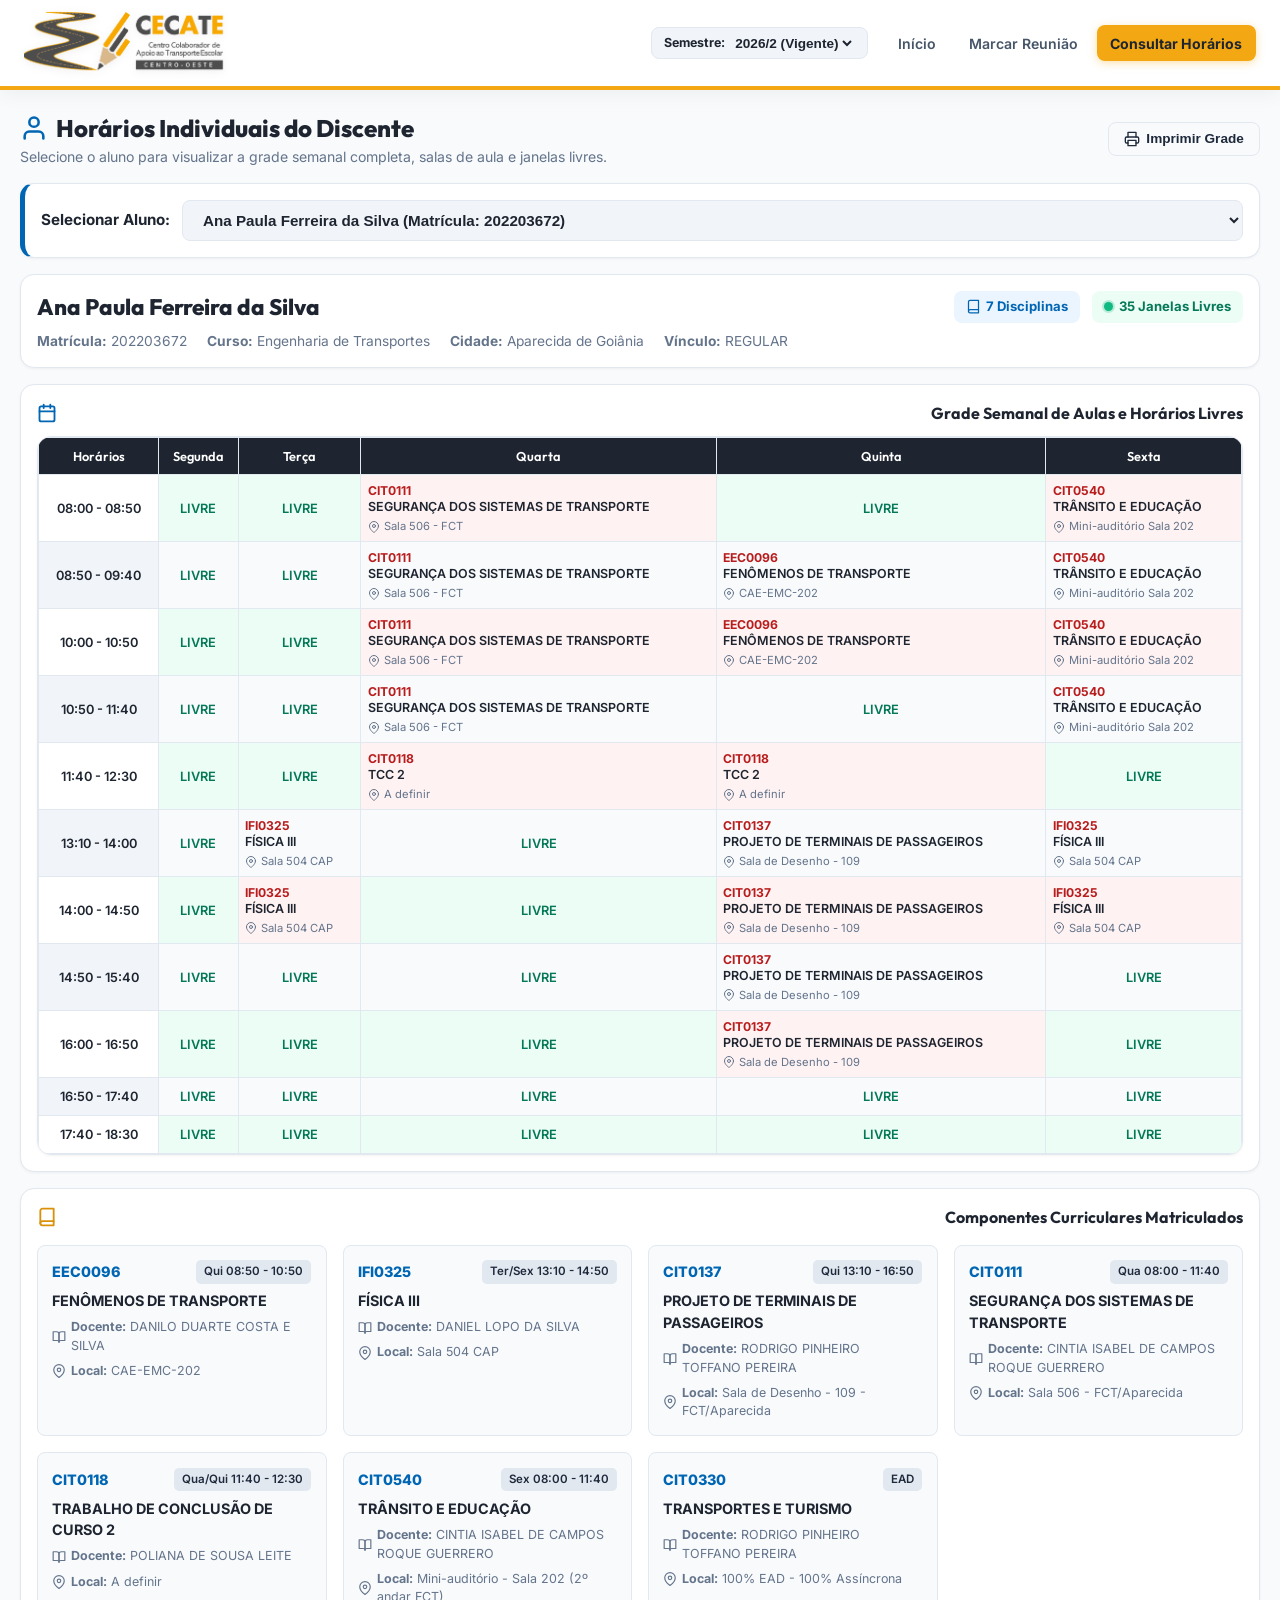
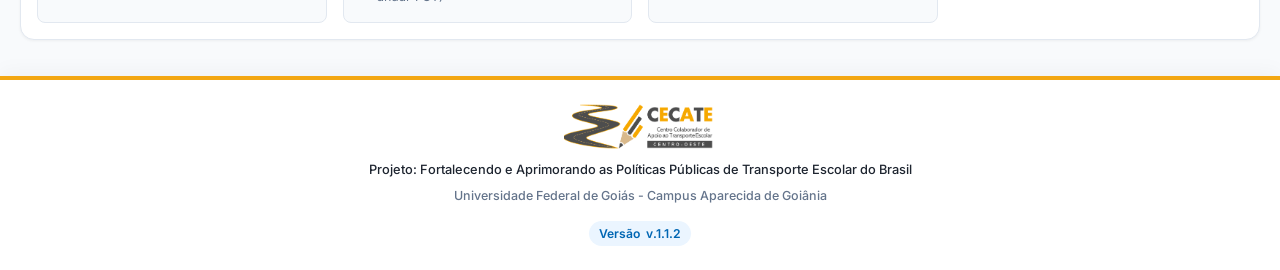
==== commit 8be09bb2: "v.1.1.2: permite variacao de 5 em 5 minutos na duracao da reuniao" ====
--- a/horarios.html
+++ b/horarios.html
@@ -140,7 +140,7 @@
       </div>
       <p>Projeto: Fortalecendo e Aprimorando as Políticas Públicas de Transporte Escolar do Brasil</p>
       <p style="font-size: 0.78rem; color: var(--text-muted);">Universidade Federal de Goiás - Campus Aparecida de Goiânia</p>
-      <div class="version-tag">Versão <span id="appVersion">v.1.1.1</span></div>
+      <div class="version-tag">Versão <span id="appVersion">v.1.1.2</span></div>
     </div>
   </footer>
 
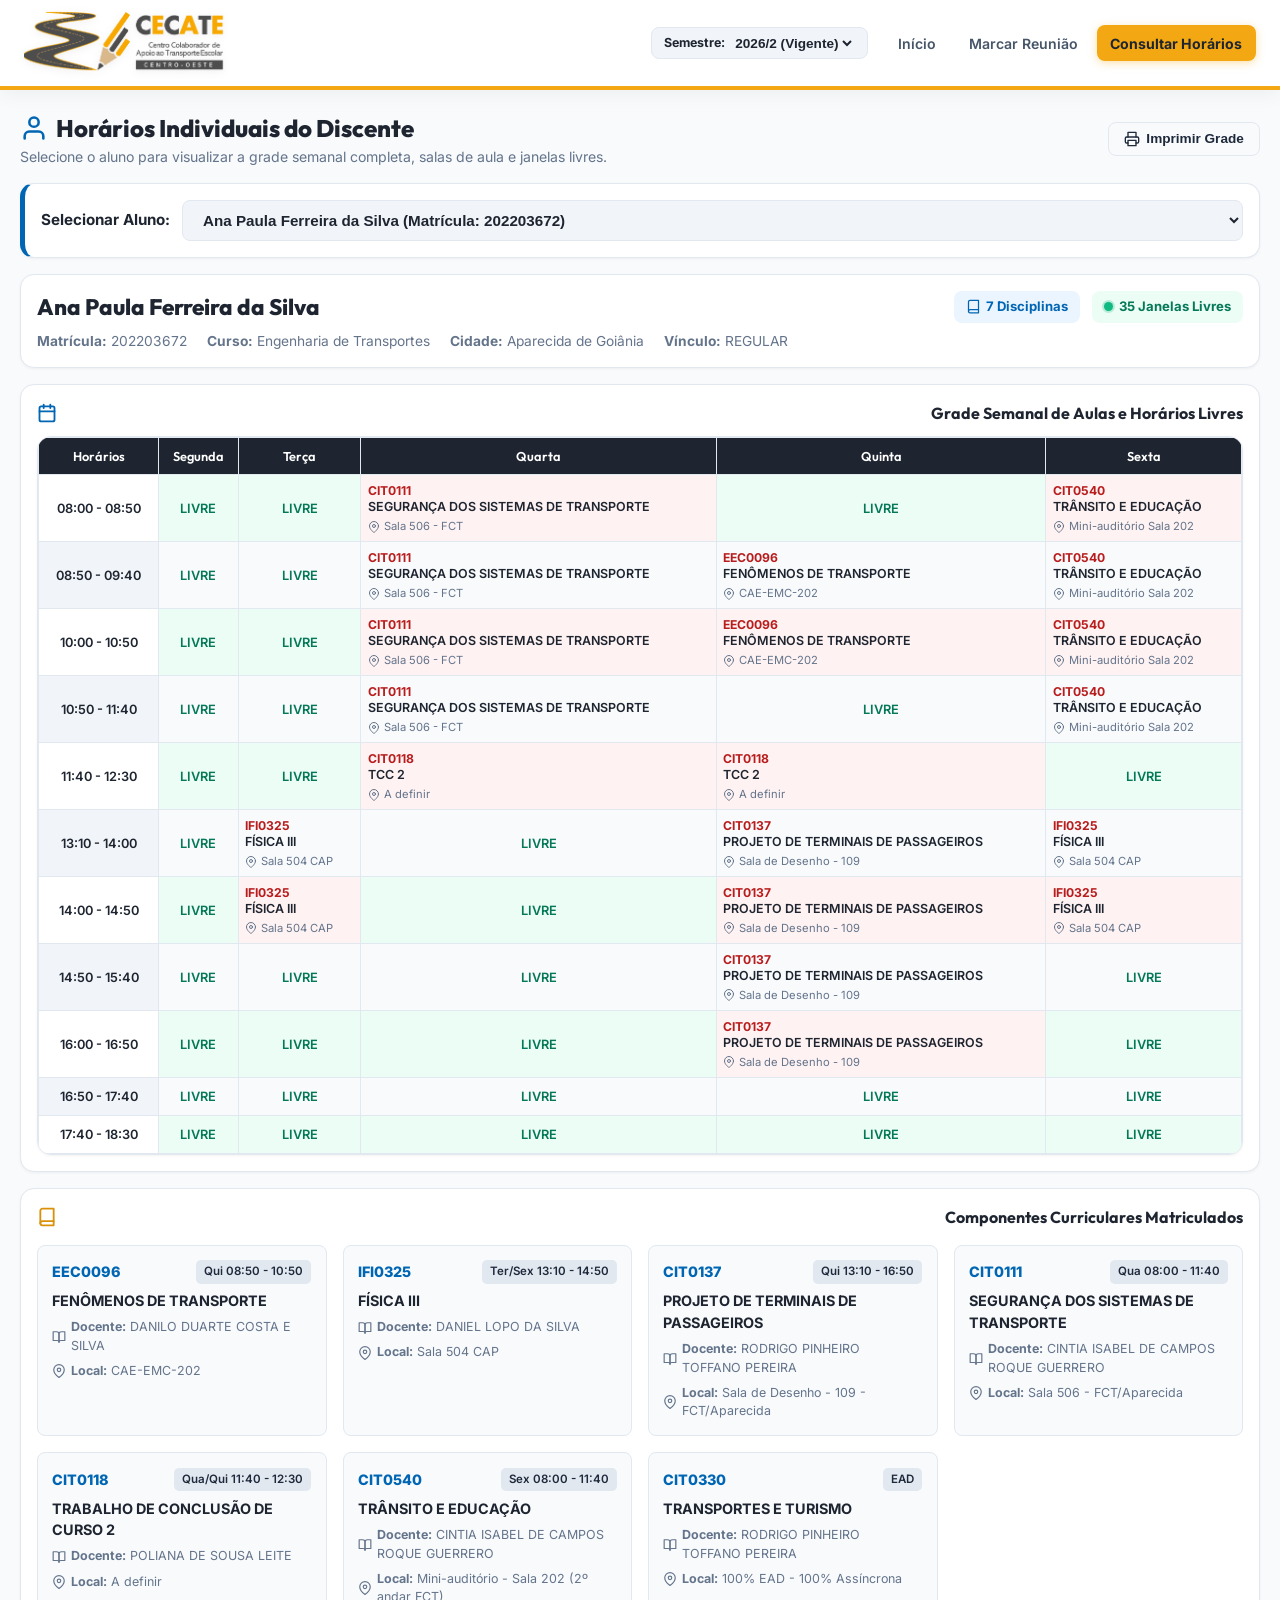
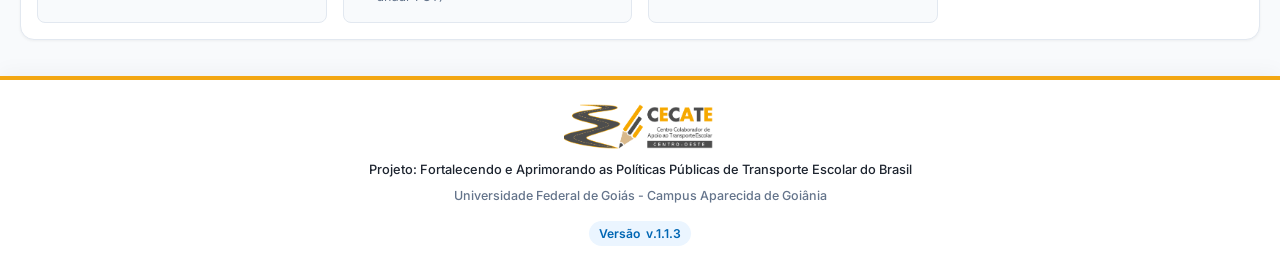
==== commit aeea5190: "v.1.1.3: adiciona discente Yasmim Queiroz da Silva e grade horária 2026/2" ====
--- a/horarios.html
+++ b/horarios.html
@@ -140,7 +140,7 @@
       </div>
       <p>Projeto: Fortalecendo e Aprimorando as Políticas Públicas de Transporte Escolar do Brasil</p>
       <p style="font-size: 0.78rem; color: var(--text-muted);">Universidade Federal de Goiás - Campus Aparecida de Goiânia</p>
-      <div class="version-tag">Versão <span id="appVersion">v.1.1.2</span></div>
+      <div class="version-tag">Versão <span id="appVersion">v.1.1.3</span></div>
     </div>
   </footer>
 
